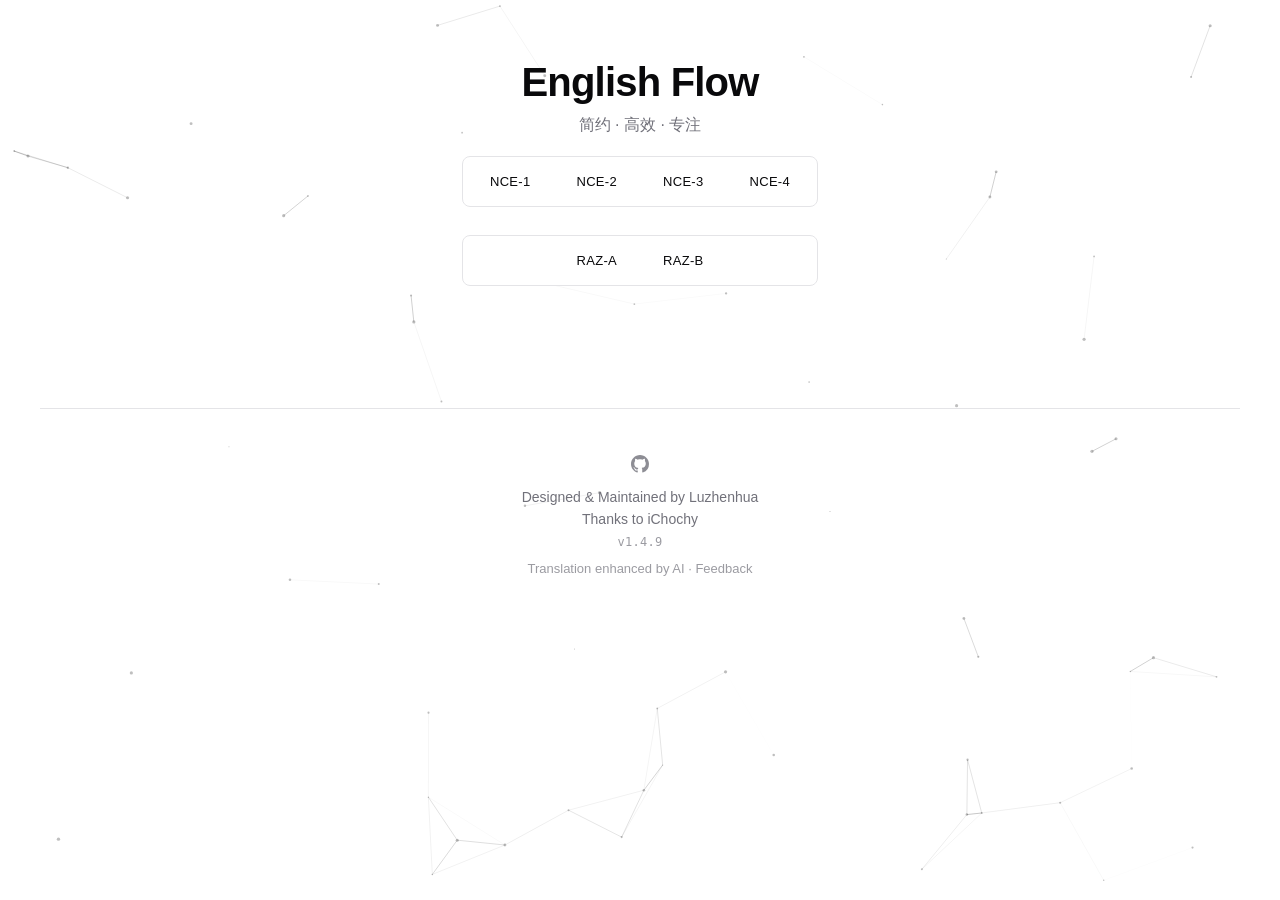
==== index.html @ 155b43f2 "add RAZ series" ====
<!DOCTYPE html>
<html lang="zh-CN">
<head>
  <meta charset="UTF-8">
  <meta name="viewport" content="width=device-width, initial-scale=1">
  <meta name="theme-color" content="#6366f1">
  <meta name="apple-mobile-web-app-capable" content="yes">
  <meta name="apple-mobile-web-app-status-bar-style" content="default">
  <meta name="apple-mobile-web-app-title" content="English Flow">
  <link rel="icon" href="favicon.ico">
  <link rel="apple-touch-icon" href="icons/apple-touch-icon.png">
  <link rel="manifest" href="manifest.json">
  <title>English Flow</title>
  <link rel="stylesheet" href="assets/styles.css">

  <!--  Microsoft Clarity 统计代码 -->
  <script type="text/javascript">
    (function(c,l,a,r,i,t,y){
        c[a]=c[a]||function(){(c[a].q=c[a].q||[]).push(arguments)};
        t=l.createElement(r);t.async=1;t.src="https://www.clarity.ms/tag/"+i;
        y=l.getElementsByTagName(r)[0];y.parentNode.insertBefore(t,y);
    })(window, document, "clarity", "script", "tvjv632zgs");
  </script>
  <!--  Microsoft Clarity 代码结束 -->

  <script src="assets/app.js" defer></script>

  <!-- 主题切换逻辑 - 使用 class-based 方法，与 mibiao.html 相同 -->
  <script>
    (function() {
      if (!window.matchMedia) return;

      const colorSchemeQuery = window.matchMedia('(prefers-color-scheme: dark)');

      const applyTheme = function(isDark) {
        if (!document.body) return;

        // 移除所有主题 class
        document.body.classList.remove('dark-theme', 'light-theme');

        // 添加对应的主题 class
        if (isDark) {
          document.body.classList.add('dark-theme');
        } else {
          document.body.classList.add('light-theme');
        }

        // 强制浏览器重绘
        const originalDisplay = document.body.style.display;
        document.body.style.display = 'none';
        void document.body.offsetHeight;
        document.body.style.display = originalDisplay;

        document.body.style.transform = 'translateZ(0)';
        setTimeout(() => {
          document.body.style.transform = '';
        }, 0);
      };

      const handleChange = function(e) {
        applyTheme(e.matches);
      };

      // 注册监听器
      if (colorSchemeQuery.addEventListener) {
        colorSchemeQuery.addEventListener('change', handleChange);
      } else if (colorSchemeQuery.addListener) {
        colorSchemeQuery.addListener(handleChange);
      }

      // 等待 DOM 加载后立即应用主题
      if (document.readyState === 'loading') {
        document.addEventListener('DOMContentLoaded', function() {
          applyTheme(colorSchemeQuery.matches);
        });
      } else {
        applyTheme(colorSchemeQuery.matches);
      }
    })();
  </script>

  <script defer>
    document.addEventListener('DOMContentLoaded',()=>{
      const container = document.getElementById('lessons');
      const lastWrap = document.getElementById('lastSeenWrap');
      const lastBox = document.getElementById('lastSeen');
      const header = document.getElementById('bookTitle');
      const segBooks = document.querySelectorAll('[data-book]');
      const FAV_KEY = 'nce_favs';
      const RECENT_KEY = 'nce_recents';
      const getBook = () => (location.hash.slice(1) || 'NCE1').replace(/[^\w\d]/g,'');
      function activeTab(book){ segBooks.forEach(b=>b.classList.toggle('active', b.dataset.book===book)); }
      async function load(){
        try {
          const res = await fetch('static/data.json');
          if (!res.ok) {
            console.error('Failed to fetch data.json:', res.status, res.statusText);
            document.getElementById('lessons').innerHTML = '<div style="color: red; padding: 20px;">加载课程数据失败，请检查 static/data.json 文件</div>';
            return;
          }
          const data = await res.json();
          render(data);
        } catch (error) {
          console.error('Error loading data:', error);
          document.getElementById('lessons').innerHTML = '<div style="color: red; padding: 20px;">网络错误或数据格式问题</div>';
        }
      }
      function getFavs(){ try{ return new Set(JSON.parse(localStorage.getItem(FAV_KEY)||'[]')); }catch(_){ return new Set(); } }
      function saveFavs(set){ try{ localStorage.setItem(FAV_KEY, JSON.stringify(Array.from(set))); }catch(_){ } }

      function lessonId(book, lesson){ return `${book}/${lesson.filename}`; }
      function toLessonHref(book, lesson){ return `lesson.html#${book}/${lesson.filename}`; }
      function fmtTime(t){ t = Math.max(0, Math.floor(t||0)); const m = Math.floor(t/60); const s = t%60; return `${m}:${String(s).padStart(2,'0')}`; }
	  function getBookNum(book) {
		if (book.startsWith("NCE")) {
			return parseInt(book.replace('NCE',''))||1;
		} else if (book.startsWith("RAZ")) {
			return parseInt(book.replace('RAZ',''))||1;
		}
		return 1;
	  }
      function itemHTML(book, lesson, idx, favs){
        const id = lessonId(book, lesson);
        const isFav = favs.has(id);
        const num = getBookNum(book);
        let lessonNumber = num===1 ? `${idx*2+1}&${idx*2+2}` : String(idx+1);
        return `
          <a class="lesson-item" href="${toLessonHref(book, lesson)}" data-id="${id}">
            <div class="lesson-content">
              <div class="lesson-num">第${lessonNumber}课</div>
              <div class="lesson-title">${lesson.title}</div>
            </div>
            <button class="fav-btn ${isFav?'active':''}" role="button" aria-label="收藏" aria-pressed="${isFav}" data-id="${id}" onclick="event.preventDefault(); event.stopPropagation(); toggleFav('${id}')">
              <svg viewBox="0 0 16 16" aria-hidden="true">
                <path d="M8 12.027 3.297 14.5l.9-5.243L.1 5.997l5.258-.764L8 0l2.642 5.233 5.258.764-4.097 3.26.9 5.243L8 12.027Z"></path>
              </svg>
            </button>
          </a>`;
      }

      function render(data){
        const book = getBook();
        console.log(book);
        const num = getBookNum(book);
        // header.textContent = `新概念英语第${['一','二','三','四'][num-1]}册`;
        activeTab(book);
        const lessons = data[num]||[];
        const favs = getFavs();

        try{
          const recRaw = JSON.parse(localStorage.getItem(RECENT_KEY)||'[]');
          const rec = recRaw.filter(x=>typeof x?.id==='string' && x.id.startsWith(book+'/'))
                            .sort((a,b)=> (b.ts||0)-(a.ts||0))[0];
          if (rec) {
            const i = lessons.findIndex(l=>`${book}/${l.filename}`===rec.id);
            if (i>=0) {
              const lesson = lessons[i];
              let posTxt = '';
              try{
                const map = JSON.parse(localStorage.getItem('nce_lastpos')||'{}');
                const lp = map[rec.id];
                if (lp && (lp.idx>=0 || lp.t>=0)) {
                  const num = getBookNum(book);
                  const lessonNumber = num===1 ? `${i*2+1}&${i*2+2}` : String(i+1);
                  const tt = (lp.t>=0)? fmtTime(lp.t) : '';
                  posTxt = [ `第${lessonNumber}课`, tt ].filter(Boolean).join(' · ');
                }
              }catch(_){ }
              if (lastWrap && lastBox) {
                lastWrap.style.display='';
                const href = toLessonHref(book, lesson);
                lastBox.innerHTML = `
                  <a class="last-seen" href="${href}" data-id="${rec.id}" id="lastSeenLink">
                    <div class="lesson-content">
                      <div class="lesson-num">上次学习</div>
                      <div class="lesson-title">${lesson.title}</div>
                      ${posTxt?`<div style="font-size:13px;color:var(--muted);margin-top:4px">${posTxt}</div>`:''}
                    </div>
                    <div style="flex:0 0 auto;width:20px;height:20px;color:var(--text);display:flex;align-items:center;justify-content:center">→</div>
                  </a>`;
              }
            } else {
              if (lastWrap && lastBox) { lastWrap.style.display='none'; lastBox.innerHTML=''; }
            }
          } else {
            if (lastWrap && lastBox) { lastWrap.style.display='none'; lastBox.innerHTML=''; }
          }
        }catch(_){}

        const existingGrid = container.querySelector('.lessons-grid');
        if (existingGrid) {
          existingGrid.innerHTML = lessons.map((l,i)=> itemHTML(book, l, i, favs)).join('');
        } else {
          const gridDiv = document.createElement('div');
          gridDiv.className = 'lessons-grid';
          gridDiv.innerHTML = lessons.map((l,i)=> itemHTML(book, l, i, favs)).join('');
          container.appendChild(gridDiv);
        }
      }
      window.addEventListener('hashchange',load, { passive: true });
      NCE_APP.initSegmented(document);

      window.toggleFav = function(id) {
        if (!id) return;
        const favs = getFavs();
        if (favs.has(id)) favs.delete(id); else favs.add(id);
        saveFavs(favs);
        (async()=>{
          const res=await fetch('static/data.json');
          const data=await res.json();
          render(data);
        })();
      };
      document.addEventListener('click', (e)=>{
        const a = e.target.closest('#lastSeenLink');
        if (!a) return;
        const id = a.dataset.id;
        try { sessionStorage.setItem('nce_resume', id); sessionStorage.setItem('nce_resume_play', '1'); } catch(_){ }
      });
      load();
    });
  </script>

  <style>
    .tabs{display:flex;gap:6px;justify-content:center;margin:8px 0}
  </style>
</head>
<body>
  <canvas id="bg-canvas"></canvas>
  <div class="container">
    <header class="hero">
      <h1 id="bookTitle">English Flow</h1>
      <p class="subtitle">简约 · 高效 · 专注</p>
      <div class="seg-wrap">
	     
        <div class="segmented tabs" role="tablist" aria-label="册别">
          <a class="seg" href="#NCE1" data-book="NCE1">NCE-1</a>
          <a class="seg" href="#NCE2" data-book="NCE2">NCE-2</a>
          <a class="seg" href="#NCE3" data-book="NCE3">NCE-3</a>
          <a class="seg" href="#NCE4" data-book="NCE4">NCE-4</a>
        </div>
       
        <div class="segmented tabs" role="tablist" aria-label="册别">
          <a class="seg" href="#RAZ5" data-book="RAZ5">RAZ-A</a>
          <a class="seg" href="#RAZ6" data-book="RAZ6">RAZ-B</a>
        </div>
      </div>
    </header>
    <main class="lessons" id="lessons">
      <section class="section last-seen-section" id="lastSeenWrap" style="display:none">
        <div id="lastSeen"></div>
      </section>
    </main>
    <footer>
      <p class="repo">
        <a class="gh-link" href="https://github.com/luzhenhua/NCE-Flow" target="_blank" rel="noopener" aria-label="GitHub repository">
          <svg viewBox="0 0 16 16" aria-hidden="true" focusable="false"><path d="M8 0C3.58 0 0 3.58 0 8c0 3.54 2.29 6.53 5.47 7.59.4.07.55-.17.55-.38 0-.19-.01-.82-.01-1.49-2.01.37-2.53-.49-2.69-.94-.09-.23-.48-.94-.82-1.13-.28-.15-.68-.52-.01-.53.63-.01 1.08.58 1.23.82.72 1.21 1.87.87 2.33.66.07-.52.28-.87.51-1.07-1.78-.2-3.64-.89-3.64-3.95 0-.87.31-1.59.82-2.15-.08-.2-.36-1.02.08-2.12 0 0 .67-.21 2.2.82.64-.18 1.32-.27 2-.27.68 0 1.36.09 2 .27 1.53-1.04 2.2-.82 2.2-.82.44 1.1.16 1.92.08 2.12.51.56.82 1.27.82 2.15 0 3.07-1.87 3.75-3.65 3.95.29.25.54.73.54 1.48 0 1.07-.01 1.93-.01 2.2 0 .21.15.46.55.38A8.013 8.013 0 0 0 16 8c0-4.42-3.58-8-8-8Z"></path></svg>
        </a>
      </p>
      <p class="byline">Designed &amp; Maintained by <a href="https://luzhenhua.cn/" target="_blank" rel="noopener">Luzhenhua</a></p>
      <p class="thanks">Thanks to iChochy</p>
      <p class="version"><a href="https://github.com/luzhenhua/NCE-Flow/releases" target="_blank" rel="noopener">v1.4.9</a><span id="pwaFooterInstall" class="pwa-footer-link" hidden> · <a href="#">安装应用</a></span></p>
      <p class="byline" style="margin-top:12px;font-size:13px;opacity:0.7">Translation enhanced by AI · <a href="https://github.com/luzhenhua/NCE-Flow/issues" target="_blank" rel="noopener">Feedback</a></p>
    </footer>
  </div>

  <script>
    // Particle Background Animation
    (function(){
      const cvs = document.getElementById('bg-canvas');
      if (!cvs) return;

      const ctx = cvs.getContext('2d'),
            dpr = window.devicePixelRatio || 1;
      let w, h, particles = [];

      function resize(){
        w = cvs.width  = innerWidth  * dpr;
        h = cvs.height = innerHeight * dpr;
        ctx.scale(dpr, dpr);
        cvs.style.width  = innerWidth  + 'px';
        cvs.style.height = innerHeight + 'px';
      }
      window.addEventListener('resize', resize);

      class Particle {
        constructor(){
          this.x = Math.random() * innerWidth;
          this.y = Math.random() * innerHeight;
          this.vx = (Math.random() - .5) * .3;
          this.vy = (Math.random() - .5) * .3;
          this.r = Math.random() * 1.2 + .5;
        }
        update(){
          this.x += this.vx;
          this.y += this.vy;
          if(this.x < 0 || this.x > innerWidth) this.vx *= -1;
          if(this.y < 0 || this.y > innerHeight) this.vy *= -1;
        }
        draw(){
          ctx.beginPath();
          ctx.arc(this.x, this.y, this.r, 0, Math.PI*2);
          ctx.fillStyle = isDark() ? 'rgba(255,255,255,0.4)' : 'rgba(0,0,0,0.25)';
          ctx.fill();
        }
      }

      function isDark(){
        return document.body.classList.contains('dark-theme');
      }

      function drawLines(){
        for(let i=0;i<particles.length;i++){
          for(let j=i+1;j<particles.length;j++){
            const dx = particles[i].x - particles[j].x,
                  dy = particles[i].y - particles[j].y,
                  dist = Math.sqrt(dx*dx + dy*dy);
            if(dist < 100){
              ctx.beginPath();
              ctx.moveTo(particles[i].x, particles[i].y);
              ctx.lineTo(particles[j].x, particles[j].y);
              ctx.strokeStyle = isDark()
                ? `rgba(255,255,255,${1-dist/100})`
                : `rgba(0,0,0,${.5-dist/200})`;
              ctx.lineWidth = .5;
              ctx.stroke();
            }
          }
        }
      }

      function init(){
        resize();
        particles = Array.from({length: Math.floor(innerWidth*innerHeight/18000)}, ()=>new Particle());
        animate();
      }

      function animate(){
        ctx.clearRect(0,0,innerWidth,innerHeight);
        particles.forEach(p=>{p.update();p.draw();});
        drawLines();
        requestAnimationFrame(animate);
      }

      init();
    })();
  </script>
  <script>
    // 注册 Service Worker
    if ('serviceWorker' in navigator) {
      window.addEventListener('load', () => {
        navigator.serviceWorker.register('/sw.js')
          .then(reg => console.log('[PWA] Service Worker 注册成功'))
          .catch(err => console.log('[PWA] Service Worker 注册失败:', err));
      });
    }
  </script>

  <!-- PWA Install Prompt -->
  <div id="pwaPrompt" class="pwa-prompt">
    <img src="icons/icon-192x192.png" alt="" class="pwa-prompt-icon">
    <div class="pwa-prompt-content">
      <span class="pwa-prompt-title">安装 English Flow</span>
      <span class="pwa-prompt-sub" id="pwaPromptSub">添加到主屏幕，随时学习</span>
    </div>
    <button id="pwaInstall" class="pwa-prompt-btn">安装</button>
    <span id="pwaClose" class="pwa-prompt-close">×</span>
  </div>
  <script>
    (function() {
      const DISMISS_KEY = 'pwa_dismissed';
      const INSTALLED_KEY = 'pwa_installed';
      let deferredPrompt = null;
      const el = document.getElementById('pwaPrompt');
      const installBtn = document.getElementById('pwaInstall');
      const closeBtn = document.getElementById('pwaClose');
      const promptSub = document.getElementById('pwaPromptSub');
      const footerInstall = document.getElementById('pwaFooterInstall');
      if (!el) return;

      // 检测 iOS Safari
      const isIOS = /iPad|iPhone|iPod/.test(navigator.userAgent) || (navigator.platform === 'MacIntel' && navigator.maxTouchPoints > 1);
      const isSafari = /Safari/.test(navigator.userAgent) && !/Chrome|CriOS|FxiOS/.test(navigator.userAgent);
      const isIOSSafari = isIOS && isSafari;
      const isStandalone = window.matchMedia('(display-mode:standalone)').matches || navigator.standalone;

      const isInstalled = () => isStandalone || localStorage.getItem(INSTALLED_KEY);
      const isDismissed = () => { const d = localStorage.getItem(DISMISS_KEY); return d && (Date.now() - parseInt(d)) < 7*24*60*60*1000; };

      const showPrompt = () => {
        if (isInstalled() || isDismissed()) return;
        if (!deferredPrompt && !isIOSSafari) return;
        el.classList.add('show');
      };
      const hidePrompt = () => el.classList.remove('show');
      const showFooterLink = () => { if (footerInstall && !isInstalled()) footerInstall.hidden = false; };
      const hideFooterLink = () => { if (footerInstall) footerInstall.hidden = true; };

      // iOS 引导界面
      const showIOSGuide = () => {
        el.classList.add('ios-prompt');
        promptSub.innerHTML = '点击底部 <svg class="ios-icon" viewBox="0 0 24 24" fill="none" stroke="currentColor" stroke-width="2"><path d="M4 12v8a2 2 0 0 0 2 2h12a2 2 0 0 0 2-2v-8"/><polyline points="16 6 12 2 8 6"/><line x1="12" y1="2" x2="12" y2="15"/></svg> 然后选择「添加到主屏幕」';
        installBtn.textContent = '知道了';
        installBtn.onclick = hidePrompt;
      };

      const doInstall = async () => {
        // iOS Safari: 点击后显示引导
        if (isIOSSafari) {
          showIOSGuide();
          return;
        }
        // Chrome/Edge: 标准安装流程
        if (!deferredPrompt) return;
        deferredPrompt.prompt();
        const {outcome} = await deferredPrompt.userChoice;
        if (outcome === 'accepted') localStorage.setItem(INSTALLED_KEY, '1');
        deferredPrompt = null;
        hidePrompt();
        hideFooterLink();
      };

      // iOS Safari: 延迟显示提示（与 Android 相同的初始界面）
      if (isIOSSafari && !isInstalled() && !isDismissed()) {
        showFooterLink();
        setTimeout(showPrompt, 2500);
      }

      // Chrome/Edge: 标准安装流程
      window.addEventListener('beforeinstallprompt', e => {
        e.preventDefault();
        deferredPrompt = e;
        showFooterLink();
        setTimeout(showPrompt, 2500);
      });

      installBtn.addEventListener('click', doInstall);
      if (footerInstall) {
        footerInstall.querySelector('a').addEventListener('click', e => {
          e.preventDefault();
          showPrompt();
        });
      }
      closeBtn.addEventListener('click', () => { localStorage.setItem(DISMISS_KEY, Date.now()); hidePrompt(); });
      window.addEventListener('appinstalled', () => { localStorage.setItem(INSTALLED_KEY, '1'); hidePrompt(); hideFooterLink(); });
    })();
  </script>
</body>
</html>
---- assets/styles.css ----
/* Minimalist NCE UI — Inspired by modern clean design */
:root {
  --bg: #ffffff;
  --surface: #ffffff;
  --card: #ffffff;
  --text: #09090b;
  --muted: #71717a;
  --border: #e4e4e7;
  --shadow: 0 1px 3px rgba(0,0,0,0.1);
  --shadow-hover: 0 4px 12px rgba(0,0,0,0.15);
  --accent: #3b82f6;
  --radius: 8px;
  --control-h: 34px;
  --content-max: 780px;
}

@media (prefers-color-scheme: dark) {
  :root {
    --bg: #09090b;
    --surface: #18181b;
    --card: #18181b;
    --text: #fafafa;
    --muted: #a1a1aa;
    --border: #27272a;
    --shadow: 0 1px 3px rgba(0,0,0,0.3);
    --shadow-hover: 0 4px 12px rgba(0,0,0,0.5);
  }
}

/* 强制深色主题 class - 优先级高于媒体查询 */
body.dark-theme {
  --bg: #09090b;
  --surface: #18181b;
  --card: #18181b;
  --text: #fafafa;
  --muted: #a1a1aa;
  --border: #27272a;
  --shadow: 0 1px 3px rgba(0,0,0,0.3);
  --shadow-hover: 0 4px 12px rgba(0,0,0,0.5);
}

/* 强制浅色主题 class */
body.light-theme {
  --bg: #ffffff;
  --surface: #ffffff;
  --card: #ffffff;
  --text: #09090b;
  --muted: #71717a;
  --border: #e4e4e7;
  --shadow: 0 1px 3px rgba(0,0,0,0.1);
  --shadow-hover: 0 4px 12px rgba(0,0,0,0.15);
}

*{box-sizing:border-box}
html,body{height:100%}
[hidden]{display:none !important}
body{
  margin:0;
  font-family:-apple-system,BlinkMacSystemFont,"Segoe UI",Roboto,"Helvetica Neue",Arial,"Noto Sans","Microsoft YaHei",sans-serif;
  color:var(--text);
  background:var(--bg);
  min-height:100vh;
  padding:20px;
  position:relative;
}

/* Canvas background */
#bg-canvas{
  position:fixed;
  inset:0;
  z-index:-1;
  pointer-events:none;
}

.container{max-width:1200px;margin:0 auto;}

/* Header */
.hero{padding:40px 0 24px;text-align:center;position:relative}
.hero h1{
  font-size:2.5rem;
  color:var(--text);
  font-weight:600;
  margin:0 0 10px;
  letter-spacing:-0.02em;
}
.hero p{color:var(--muted);margin:0;font-size:16px;font-weight:400}

/* Back/Speed buttons inline with player — unify control height with audio */
.back-inline{display:inline-flex;align-items:center;gap:6px;height:var(--control-h);padding:0 12px;border-radius:8px;border:1px solid var(--border);background:var(--surface);box-shadow:var(--shadow);color:inherit;flex:0 0 auto;}
.back-inline svg{width:14px;height:14px}
.back-inline[aria-pressed="true"]{background:var(--surface);color:var(--text);border-color:var(--text)}
/* Compact, icon-only button variant */
.back-inline.icon-only{padding:0 10px}
.back-inline.icon-only svg{width:16px;height:16px;fill:none;stroke:currentColor;stroke-width:1.6}

/* Segmented control */
.segmented{display:inline-flex;gap:4px;background:var(--surface);border:1px solid var(--border);border-radius:8px;padding:4px;margin-top:14px;}
.segmented .seg{appearance:none;border:1px solid transparent;background:transparent;color:var(--text);font-size:12px;padding:8px 12px;border-radius:8px;cursor:pointer;text-decoration:none;transition:all .15s ease; white-space:nowrap}
.segmented .seg.active{background:var(--bg);border-color:var(--text);box-shadow:var(--shadow);font-weight:600}
/* tiny segmented for minimal toolbar switches */
.segmented.tiny{padding:2px;gap:2px}
.segmented.tiny .seg{font-size:11px;padding:6px 8px}

/* Smaller top tabs for book switch - Apple style */
.segmented.tabs{
  padding:6px;
  gap:4px;
  margin-top:20px;
  display:flex;
  flex-wrap: wrap;
  background:var(--surface);
  border-radius:8px;
  border:1px solid var(--border);
}
.seg-wrap{
	max-width:var(--content-max); 
	margin:0 auto; 
	display:flex;
	flex-direction: column;
	flex-wrap: wrap;
	justify-content:center;
	align-content: center; 
}

.segmented.tabs .seg{
  font-size:13px;
  font-weight:500;
  padding:10px 20px;
  border-radius:8px;
  border:1px solid transparent;
  transition:all .2s cubic-bezier(0.25, 0.46, 0.45, 0.94);
  letter-spacing:0.3px;
}
.segmented.tabs .seg:hover{
  background:var(--bg);
  transform:scale(1.02);
}
.segmented.tabs .seg.active{
  background:var(--bg);
  color:var(--text);
  border-color:var(--text);
  box-shadow:var(--shadow);
  font-weight:600;
}

@media (max-width: 768px){
  .hero{padding:40px 0 20px}
  .hero h1{font-size:42px}
  .hero .subtitle{font-size:14px}
  .segmented.tabs{
    gap:2px;
    padding:4px;
    margin-top:16px;
  }
  .segmented.tabs .seg{
    font-size:12px;
    padding:8px 16px;
  }
  .lessons-grid{grid-template-columns:1fr;gap:6px}
  .lesson-item{padding:16px}
  .lesson-title{font-size:16px}
}

/* Book cards grid */
.grid{display:grid;grid-template-columns:repeat(auto-fit,minmax(260px,1fr));gap:18px;padding:26px 0 64px}
.card{position:relative;border:1px solid var(--border);background:var(--surface);border-radius:var(--radius);box-shadow:var(--shadow);overflow:hidden;transition:transform .2s ease, box-shadow .2s ease}
.card:hover{transform:translateY(-4px)}
.card img{width:100%;height:160px;object-fit:cover;display:block;opacity:.9}
.card .body{padding:14px 14px 16px}
.card .title{font-weight:700;margin:6px 0 4px}
.card .sub{font-size:12px;color:var(--muted)}


/* Last seen section - integrated into lessons */
.last-seen-section{margin-bottom:20px; padding:8px 4px;}

/* Lessons container */
.lessons{padding:10px 0 40px; max-width:var(--content-max); margin:0 auto}

/* Lessons grid - Apple-inspired design */
.lessons-grid{display:grid;grid-template-columns:repeat(auto-fit,minmax(320px,1fr));gap:8px}
.lesson-item{
  background:var(--surface);
  border-radius:8px;
  border:1px solid var(--border);
  padding:20px;
  text-decoration:none;
  color:inherit;
  transition:all .2s cubic-bezier(0.25, 0.46, 0.45, 0.94);
  position:relative;
  overflow:hidden;
  display:flex;
  align-items:center;
  justify-content:space-between;
}
.lesson-item:hover{
  transform:scale(1.02);
  box-shadow:0 8px 25px rgba(0,0,0,0.12);
  border-color:var(--border);
}
.lesson-item:active{
  transform:scale(1.01);
}
.lesson-content{display:flex;flex-direction:column;justify-content:center;flex:1;min-width:0;height:100%}
.lesson-num{
  font-size:11px;
  font-weight:600;
  color:var(--muted);
  letter-spacing:0.5px;
  text-transform:uppercase;
  margin-bottom:4px;
}
.lesson-title{
  font-size:17px;
  font-weight:600;
  line-height:1.3;
  color:var(--text);
}

/* Favorite button on lesson item - Apple style */
.fav-btn{
  flex:0 0 auto;
  width:32px;
  height:32px;
  display:inline-flex;
  align-items:center;
  justify-content:center;
  background:transparent;
  color:var(--muted);
  opacity:0;
  transition:all .2s cubic-bezier(0.25, 0.46, 0.45, 0.94);
  cursor:pointer;
  padding:0;
  margin:0;
  border:none;
  outline:none;
  border-radius:8px;
}
.lesson-item:hover .fav-btn{opacity:0.5}
.fav-btn:hover{
  opacity:1;
  color:var(--text);
  background:var(--surface);
  transform:scale(1.1);
}
.fav-btn.active{
  opacity:1;
  color:var(--text);
}
.fav-btn.active:hover{
  background:var(--surface);
}
.fav-btn svg{width:18px;height:18px;fill:currentColor}

/* Lesson page */
.toolbar{position:sticky;top:0;z-index:10;background:transparent;padding:6px 0 4px;border-bottom:none}
.toolbar .row{display:flex;align-items:center;justify-content:flex-end;gap:10px}
.toolbar .info{display:flex;align-items:center;gap:10px}
.toolbar .title{font-weight:700}
.toolbar .sub{font-size:12px;color:var(--muted)}
.controls{display:flex;align-items:center;gap:8px}
.btn{appearance:none;border:1px solid var(--border);background:var(--surface);color:inherit;border-radius:8px;padding:6px 10px;cursor:pointer;box-shadow:var(--shadow)}
.btn:hover{transform:translateY(-1px)}

.sentences{padding:20px 0 40px; max-width:var(--content-max); margin:0 auto}
.sentence{
  background:var(--card);
  border:1px solid var(--border);
  border-radius:var(--radius);
  padding:20px;
  margin:12px 0;
  cursor:pointer;
  transition:all .2s ease;
  text-decoration:none;
  color:inherit;
  display:block;
  position:relative;
}
.sentence:hover{
  transform:translateY(-2px);
  box-shadow:var(--shadow-hover);
  border-color:var(--border);
}
.sentence.active{
  border:2px solid var(--text);
  box-shadow:0 6px 20px rgba(0,0,0,0.2);
  padding:19px; /* 减1px以补偿2px边框 */
}
.en{font-weight:600;font-size:1.1rem;line-height:1.5;color:var(--text)}
.cn{font-size:0.9rem;color:var(--muted);margin-top:8px;line-height:1.4}
.lang-en .cn{display:none}
.lang-cn .en{display:none}

/* Listen Mode - Clean minimal design */
.sentence.listen-mode:not(.revealed) {
  position: relative;
  cursor: pointer;
  min-height: 60px;
  display: flex;
  align-items: center;
  justify-content: center;
  background:var(--card);
}
.sentence.listen-mode:not(.revealed) .en,
.sentence.listen-mode:not(.revealed) .cn {
  opacity: 0;
  user-select: none;
  -webkit-user-select: none;
  pointer-events: none;
}
/* Cover overlay */
.sentence.listen-mode:not(.revealed)::before {
  content: '';
  position: absolute;
  inset: 0;
  background: var(--card);
  border-radius: calc(var(--radius) - 1px);
  z-index: 1;
}
/* Reveal button */
.reveal-btn {
  display: none;
  position: absolute;
  align-items: center;
  gap: 6px;
  padding: 8px 16px;
  font-size: 0.85rem;
  font-weight: 500;
  color: var(--text);
  background: var(--card);
  border: 1px solid var(--border);
  border-radius: 8px;
  box-shadow: var(--shadow);
  z-index: 2;
  opacity: 0;
  transition: all 0.2s ease;
  cursor: pointer;
  pointer-events: none;
}
.sentence.listen-mode:not(.revealed) .reveal-btn {
  display: inline-flex;
}
.sentence.listen-mode:not(.revealed):hover .reveal-btn {
  opacity: 0.7;
  pointer-events: auto;
}
.sentence.listen-mode:not(.revealed):hover .reveal-btn:hover {
  opacity: 1;
  transform: scale(1.02);
  box-shadow: var(--shadow-hover);
}
.reveal-btn .reveal-icon {
  display: inline-block;
}
.reveal-btn .reveal-text {
  display: inline-block;
}
/* Active sentence in listen mode */
.sentence.listen-mode.active:not(.revealed) {
  border:2px solid var(--text);
  box-shadow:0 6px 20px rgba(0,0,0,0.2);
  padding:19px; /* 减1px以补偿2px边框 */
  min-height:60px;
}
.sentence.listen-mode.active:not(.revealed) .reveal-btn {
  opacity: 0.9;
  border-color: var(--text);
  color: var(--text);
  pointer-events: auto;
}
/* Revealed sentences */
.sentence.listen-mode.revealed {
  cursor: default;
}
.sentence.listen-mode.revealed.active {
  border:2px solid var(--text);
  box-shadow:0 6px 20px rgba(0,0,0,0.2);
  padding:19px; /* 减1px以补偿2px边框 */
}
.sentence.listen-mode.revealed .en,
.sentence.listen-mode.revealed .cn {
  animation: revealText 0.3s ease forwards;
}
@keyframes revealText {
  from {
    opacity: 0;
    transform: translateY(4px);
  }
  to {
    opacity: 1;
    transform: translateY(0);
  }
}
/* Revealed sentence: hide button in corner */
.sentence.listen-mode.revealed .reveal-btn {
  display: inline-flex;
  position: absolute;
  top: 10px;
  right: 12px;
  padding: 4px 10px;
  font-size: 0.75rem;
  color: var(--muted);
  background: var(--card);
  border: 1px solid var(--border);
  border-radius: 8px;
  opacity: 0;
  transition: opacity 0.2s ease;
  cursor: pointer;
  z-index: 3;
  pointer-events: auto;
}
.sentence.listen-mode.revealed .reveal-btn .reveal-icon {
  display: none;
}
.sentence.listen-mode.revealed:hover .reveal-btn {
  opacity: 0.7;
  pointer-events: auto;
}

/* Auto Continue Card */
.auto-continue-card{display:inline-flex; gap:4px; background:var(--surface); border:1px solid var(--border); border-radius:8px; padding:4px; animation:fadeIn 0.2s ease-out; height:var(--control-h); align-items:center;}
.auto-continue-option{display:flex; align-items:center; gap:0; border-radius:8px; transition:all 0.15s ease;}
.auto-continue-option input[type="radio"]{appearance:none; position:absolute; opacity:0;}
.auto-continue-option label{display:block; padding:6px 10px; font-size:12px; color:var(--text); cursor:pointer; border-radius:8px; border:1px solid transparent; transition:all 0.15s ease; margin:0; white-space:nowrap;}
.auto-continue-option input[type="radio"]:checked + label{background:var(--bg); color:var(--text); border-color:var(--text); box-shadow:var(--shadow); font-weight:600;}
.auto-continue-option:hover label{background:var(--bg);}
.auto-continue-option input[type="radio"]:disabled + label{opacity:0.5; cursor:not-allowed;}
.auto-continue-option input[type="radio"]:disabled + label:hover{background:transparent;}

@keyframes fadeIn{from{opacity:0; transform:scale(0.95);} to{opacity:1; transform:scale(1);}}
@keyframes slideDown{from{opacity:0; transform:translate(-50%, -20px);} to{opacity:1; transform:translate(-50%, 0);}}
@keyframes slideUp{from{opacity:1; transform:translate(-50%, 0);} to{opacity:0; transform:translate(-50%, -20px);}}

/* Responsive auto continue */
@media (max-width: 768px){
  .auto-continue-card{gap:2px; padding:3px;}
  .auto-continue-option label{padding:5px 8px; font-size:11px;}

  /* 播完后选项：2x2网格布局 */
  #afterPlayCard{
    display:grid !important;
    grid-template-columns:1fr 1fr;
    grid-template-rows:auto auto;
    gap:4px;
    padding:4px;
    width:100%;
    flex-wrap:nowrap;
  }
  #afterPlayCard .auto-continue-option{
    width:100%;
    display:flex;
  }
  #afterPlayCard .auto-continue-option label{
    width:100%;
    text-align:center;
    padding:8px 6px;
    font-size:12px;
  }

  /* 播完后的settings-group垂直居中 */
  .settings-group:has(#afterPlayCard){
    align-items:center;
  }
}

/* Audio */
.player{display:flex; align-items:center; gap:8px; margin:6px auto 10px; padding:0; background:transparent; border:none; box-shadow:none; min-height:var(--control-h); max-width:var(--content-max); width:100%;}

/* Custom Audio Player */
.custom-player{display:flex; align-items:center; gap:8px; flex:1; height:var(--control-h); background:var(--surface); border:1px solid var(--border); border-radius:8px; padding:0 12px; box-shadow:var(--shadow); transition:all .2s ease;}
.custom-player:hover{box-shadow:var(--shadow-hover);}
.custom-player audio{display:none;}

/* Play/Pause Button */
.play-btn{display:inline-flex; align-items:center; justify-content:center; width:24px; height:24px; background:transparent; border:none; color:var(--text); cursor:pointer; padding:0; transition:all .2s ease;}
.play-btn:hover{transform:scale(1.1);}
.play-btn svg{width:18px; height:18px;}

/* Time Display */
.time-display{font-size:11px; font-weight:500; color:var(--muted); min-width:32px; text-align:center; font-variant-numeric:tabular-nums;}

/* Progress Container */
.progress-container{flex:1; height:100%; display:flex; align-items:center; cursor:pointer; padding:0 4px;}
.progress-bar{position:relative; width:100%; height:4px; background:color-mix(in srgb, var(--border) 80%, transparent); border-radius:2px; overflow:hidden;}
.progress-filled{height:100%; background:var(--text); border-radius:2px; transition:width .1s linear; min-width:0;}
.progress-bar:hover{height:6px;}
.progress-bar:hover .progress-filled{height:100%;}

/* Lesson bottom navigation */
.lesson-nav{display:flex; gap:10px; padding:6px 0 16px; max-width:var(--content-max); margin:0 auto}
.btn-nav{display:inline-flex; align-items:center; justify-content:center; padding:8px 14px; min-width:96px;
  border-radius:8px; border:1px solid var(--border); background:var(--surface); color:inherit; text-decoration:none; box-shadow:var(--shadow);
  transition:transform .15s ease, box-shadow .15s ease}
.btn-nav:hover{transform:translateY(-2px); box-shadow:var(--shadow)}
/* 让第一个可见按钮靠左，最后一个可见按钮靠右 */
.btn-nav.prev{margin-right:auto}
.btn-nav.next{margin-left:auto}

/* Footer - Modern Apple style */
footer{
  padding:32px 0;
  color:var(--muted);
  text-align:center;
  margin-top:40px;
  border-top:1px solid var(--border);
}
footer p{
  margin:6px 0;
  text-align:center;
  font-size:14px;
  font-weight:500;
}
.repo{margin-bottom:8px}
.gh-link{
  display:inline-flex;
  align-items:center;
  gap:6px;
  color:var(--muted);
  text-decoration:none;
  transition:all .2s ease;
  padding:8px 12px;
  border-radius:8px;
}
.gh-link:hover{
  color:var(--text);
  background:color-mix(in srgb, var(--surface) 50%, transparent);
}
.byline a, .thanks a, .version a{
  color:var(--muted);
  text-decoration:none;
  transition:color .2s ease;
}
.byline a:hover, .thanks a:hover, .version a:hover{
  color:var(--text);
}
.version{
  font-size:12px;
  margin-top:8px;
  opacity:0.7;
}
.version a{
  font-family:-apple-system, BlinkMacSystemFont, "SF Mono", "Monaco", "Cascadia Code", monospace;
  letter-spacing:0.3px;
}

/* Sections on index (e.g., recents) */
.section{ padding:6px 0 8px }
.section-title{ font-size:12px; color:var(--muted); letter-spacing:.02em; margin:4px 2px 8px; }

/* Last seen card - 融入整体设计 */
.last-seen{
  background:var(--surface);
  border-radius:8px;
  border:1px solid var(--border);
  border-left:4px solid var(--border);
  padding:20px;
  text-decoration:none;
  color:inherit;
  transition:all .2s cubic-bezier(0.25, 0.46, 0.45, 0.94);
  position:relative;
  display:flex;
  align-items:center;
  justify-content:space-between;
  margin:8px 4px 16px 4px;
}
.last-seen:hover{
  transform:scale(1.02);
  box-shadow:0 8px 25px rgba(0,0,0,0.12);
  border-color:var(--border);
  border-left-color:var(--border);
}
.last-seen:active{
  transform:scale(1.01);
}
.last-seen .lesson-content::before{
  content:'继续学习';
  position:absolute;
  top:-6px;
  left:0;
  font-size:10px;
  font-weight:600;
  color:var(--muted);
  background:var(--surface);
  padding:0 6px;
  border-radius:4px;
  letter-spacing:0.5px;
  text-transform:uppercase;
}

/* Links */
a{color:inherit}
a{text-decoration:none}

/* GitHub icon link */
.gh-link svg{width:18px;height:18px;fill:currentColor;opacity:.8;vertical-align:middle;transition:opacity .2s ease, transform .2s ease}
.gh-link:hover svg{opacity:1;transform:translateY(-1px)}

/* Smooth theme transitions for surfaces */
body, .card, .lesson-item, .sentence{ transition: background-color .35s ease, color .35s ease, box-shadow .35s ease, border-color .35s ease; }

/* Settings Panel (Apple-like modal sheet) */
.settings-overlay{position:fixed; inset:0; background:color-mix(in srgb, var(--bg) 30%, rgba(0,0,0,0.35)); backdrop-filter:saturate(130%) blur(12px); -webkit-backdrop-filter:saturate(130%) blur(12px); z-index:900;}
.settings-panel{position:fixed; left:50%; top:50%; transform:translate(-50%,-52%) scale(.98); width:min(92vw, 520px); max-height:min(86vh, 680px); overflow:auto; background:var(--surface); border:1px solid var(--border); border-radius:8px; box-shadow:var(--shadow); z-index:901; padding:12px 14px; display:flex; flex-direction:column; gap:10px; opacity:0;}
.settings-overlay, .settings-panel{transition:opacity .22s ease, transform .22s ease}
.settings-overlay{opacity:0}
.settings-overlay.show{opacity:1}
.settings-panel.show{opacity:1; transform:translate(-50%,-50%) scale(1)}
.settings-header{display:flex; align-items:center; justify-content:space-between; padding:4px 6px 2px 6px; border-bottom:1px solid color-mix(in srgb, var(--border) 70%, transparent);}
.settings-header h2{font-size:16px; font-weight:600; margin:6px 0;}
.icon-btn{display:inline-flex; align-items:center; justify-content:center; width:28px; height:28px; border-radius:8px; border:1px solid var(--border); background:var(--surface); color:inherit; box-shadow:var(--shadow); cursor:pointer}
.icon-btn:hover{background:color-mix(in srgb, var(--surface) 80%, transparent)}
.settings-body{display:flex; flex-direction:column; gap:10px; padding:4px}
.settings-group{display:flex; align-items:flex-start; justify-content:space-between; gap:12px; padding:12px; border:1px solid var(--border); border-radius:8px; background:var(--bg)}
.settings-left{display:flex; flex-direction:column; gap:4px; min-width:0;}
.settings-label{font-size:13px; color:var(--text); font-weight:600}
.settings-desc{font-size:12px; color:var(--muted); line-height:1.5}
.settings-control{display:flex; align-items:center; gap:8px}
.settings-footer{display:flex; justify-content:space-between; padding:6px}
.settings-control #modeToggle{display:none}

/* Make inline controls adapt nicely inside panel */
.settings-panel .back-inline{height:28px; padding:0 10px}
.settings-panel .auto-continue-card{height:auto; padding:6px}
.settings-panel .auto-continue-option label{padding:6px 10px}

/* After-Play options: inline segmented control with short labels */
#afterPlayCard{
  display:inline-flex;
  flex-direction:row;
  align-items:center;
  gap:4px;
  height:auto;
  padding:6px;
  width:auto;
  flex-wrap:wrap; /* 极小屏允许换行但保持整齐 */
}
#afterPlayCard .auto-continue-option label{
  display:block;
  white-space:nowrap;
  text-align:center;
  min-height:0;
  padding:6px 10px;
  width:auto;
}

/* Hide overflow-prone inline controls on small screens (defensive) */
@media (max-width: 560px){
  .player .back-inline:not(#backLink):not(#settingsBtn){display:none}
}

/* Shortcuts Help Panel */
.shortcuts-panel{max-height:min(90vh, 720px)}
.shortcuts-group{padding:12px 0; border-bottom:1px solid color-mix(in srgb, var(--border) 50%, transparent)}
.shortcuts-group:last-child{border-bottom:none}
.shortcuts-group h3{font-size:13px; font-weight:600; color:var(--text); margin:0 0 10px 0; letter-spacing:0.3px}
.shortcut-item{display:flex; align-items:center; justify-content:space-between; padding:8px 0; gap:12px}
.shortcut-item kbd{
  display:inline-flex;
  align-items:center;
  justify-content:center;
  min-width:32px;
  height:28px;
  padding:0 10px;
  border-radius:6px;
  border:1px solid var(--border);
  background:var(--surface);
  box-shadow:0 2px 4px rgba(0,0,0,0.08), inset 0 -1px 0 rgba(0,0,0,0.1);
  font-family:-apple-system, BlinkMacSystemFont, "SF Mono", "Monaco", "Cascadia Code", monospace;
  font-size:12px;
  font-weight:500;
  color:var(--text);
  letter-spacing:0.3px;
  white-space:nowrap;
}
.shortcut-item span{font-size:13px; color:var(--muted); flex:1; text-align:right}

@media (prefers-color-scheme: light) {
  .shortcut-item kbd{
    background:linear-gradient(180deg, #ffffff 0%, #f5f5f7 100%);
    box-shadow:0 2px 4px rgba(0,0,0,0.05), inset 0 -1px 0 rgba(0,0,0,0.06);
  }
}

/* PWA Install Prompt */
.pwa-prompt{
  position:fixed;
  bottom:20px;
  right:20px;
  display:flex;
  align-items:center;
  gap:12px;
  padding:10px 12px 10px 10px;
  background:var(--surface);
  border:1px solid var(--border);
  border-radius:12px;
  box-shadow:0 4px 20px rgba(0,0,0,0.08), 0 1px 3px rgba(0,0,0,0.06);
  z-index:800;
  opacity:0;
  transform:translateY(10px);
  transition:all 0.3s cubic-bezier(0.4, 0, 0.2, 1);
  pointer-events:none;
}
.pwa-prompt.show{
  opacity:1;
  transform:translateY(0);
  pointer-events:auto;
}
.pwa-prompt-icon{
  width:40px;
  height:40px;
  border-radius:9px;
  background:var(--bg);
  padding:4px;
  flex-shrink:0;
}
.pwa-prompt-content{
  display:flex;
  flex-direction:column;
  gap:2px;
  flex:1;
  min-width:0;
}
.pwa-prompt-title{
  font-size:13px;
  font-weight:500;
  color:var(--text);
}
.pwa-prompt-sub{
  font-size:11px;
  color:var(--muted);
  line-height:1.4;
}
.pwa-prompt-sub .ios-icon{
  display:inline-block;
  width:16px;
  height:16px;
  vertical-align:middle;
  margin:0 2px;
}
.pwa-prompt-btn{
  padding:6px 12px;
  background:var(--surface);
  color:var(--text);
  border:1px solid var(--border);
  border-radius:6px;
  font-size:12px;
  font-weight:500;
  cursor:pointer;
  box-shadow:var(--shadow);
  transition:transform 0.15s ease, box-shadow 0.15s ease;
  flex-shrink:0;
}
.pwa-prompt-btn:hover{
  transform:translateY(-1px);
}
.pwa-prompt-close{
  color:var(--muted);
  cursor:pointer;
  font-size:16px;
  line-height:1;
  padding:4px;
  opacity:0.6;
  transition:opacity 0.2s;
  flex-shrink:0;
}
.pwa-prompt-close:hover{
  opacity:1;
}
@media (max-width: 480px){
  .pwa-prompt{
    left:12px;
    right:12px;
    bottom:12px;
    gap:10px;
  }
  .pwa-prompt-content{
    flex:1;
  }
  .pwa-prompt-btn{
    padding:6px 10px;
  }
  .pwa-prompt.ios-prompt{
    flex-direction:column;
    align-items:stretch;
    text-align:center;
    padding:16px;
  }
  .pwa-prompt.ios-prompt .pwa-prompt-icon{
    width:48px;
    height:48px;
    margin:0 auto 8px;
  }
  .pwa-prompt.ios-prompt .pwa-prompt-close{
    position:absolute;
    top:8px;
    right:8px;
  }
}
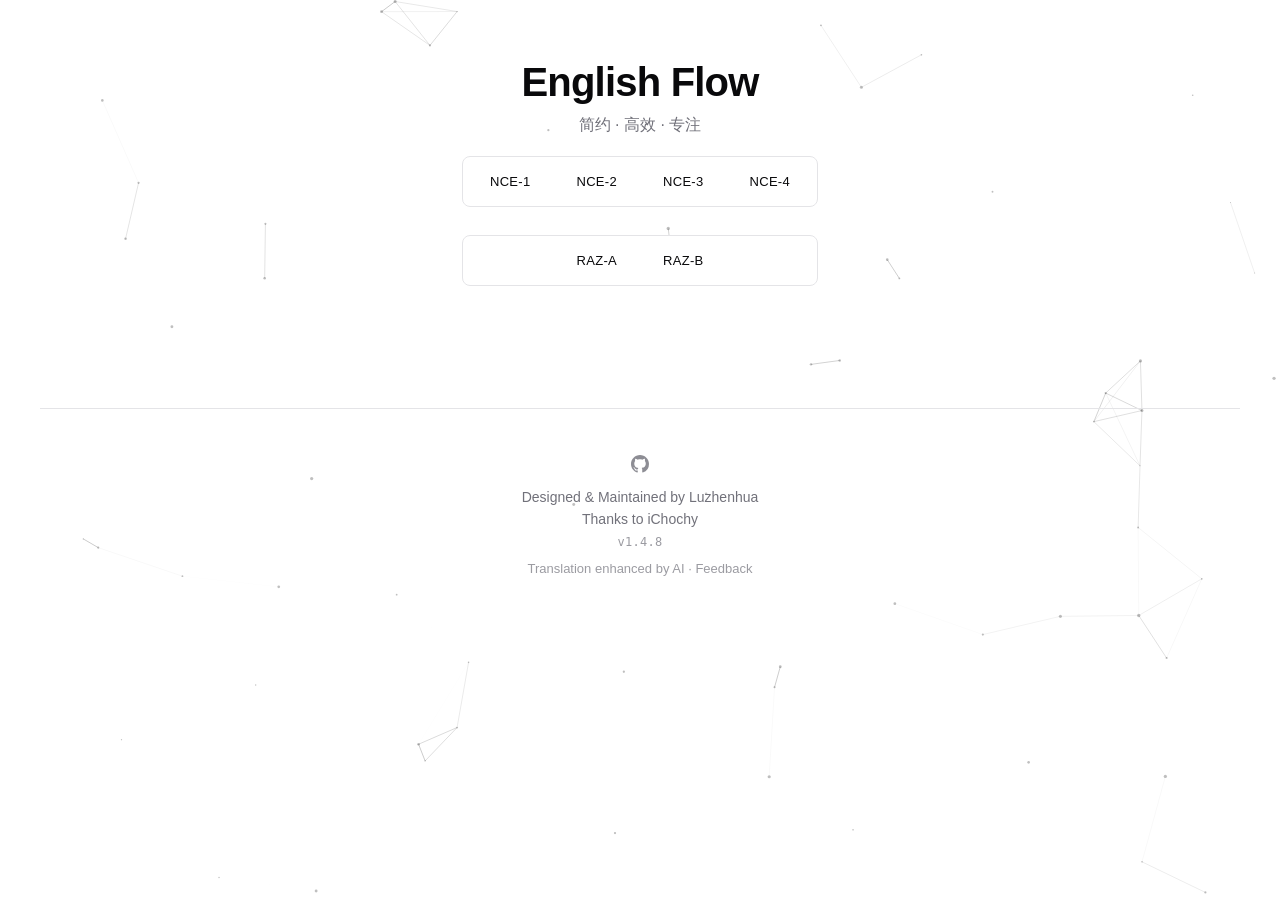
==== commit 25428fdd: "add RAZ series" ====
--- a/index.html
+++ b/index.html
@@ -259,7 +259,7 @@
       </p>
       <p class="byline">Designed &amp; Maintained by <a href="https://luzhenhua.cn/" target="_blank" rel="noopener">Luzhenhua</a></p>
       <p class="thanks">Thanks to iChochy</p>
-      <p class="version"><a href="https://github.com/luzhenhua/NCE-Flow/releases" target="_blank" rel="noopener">v1.4.9</a><span id="pwaFooterInstall" class="pwa-footer-link" hidden> · <a href="#">安装应用</a></span></p>
+      <p class="version"><a href="https://github.com/luzhenhua/NCE-Flow/releases" target="_blank" rel="noopener">v1.4.8</a><span id="pwaFooterInstall" class="pwa-footer-link" hidden> · <a href="#">安装应用</a></span></p>
       <p class="byline" style="margin-top:12px;font-size:13px;opacity:0.7">Translation enhanced by AI · <a href="https://github.com/luzhenhua/NCE-Flow/issues" target="_blank" rel="noopener">Feedback</a></p>
     </footer>
   </div>
